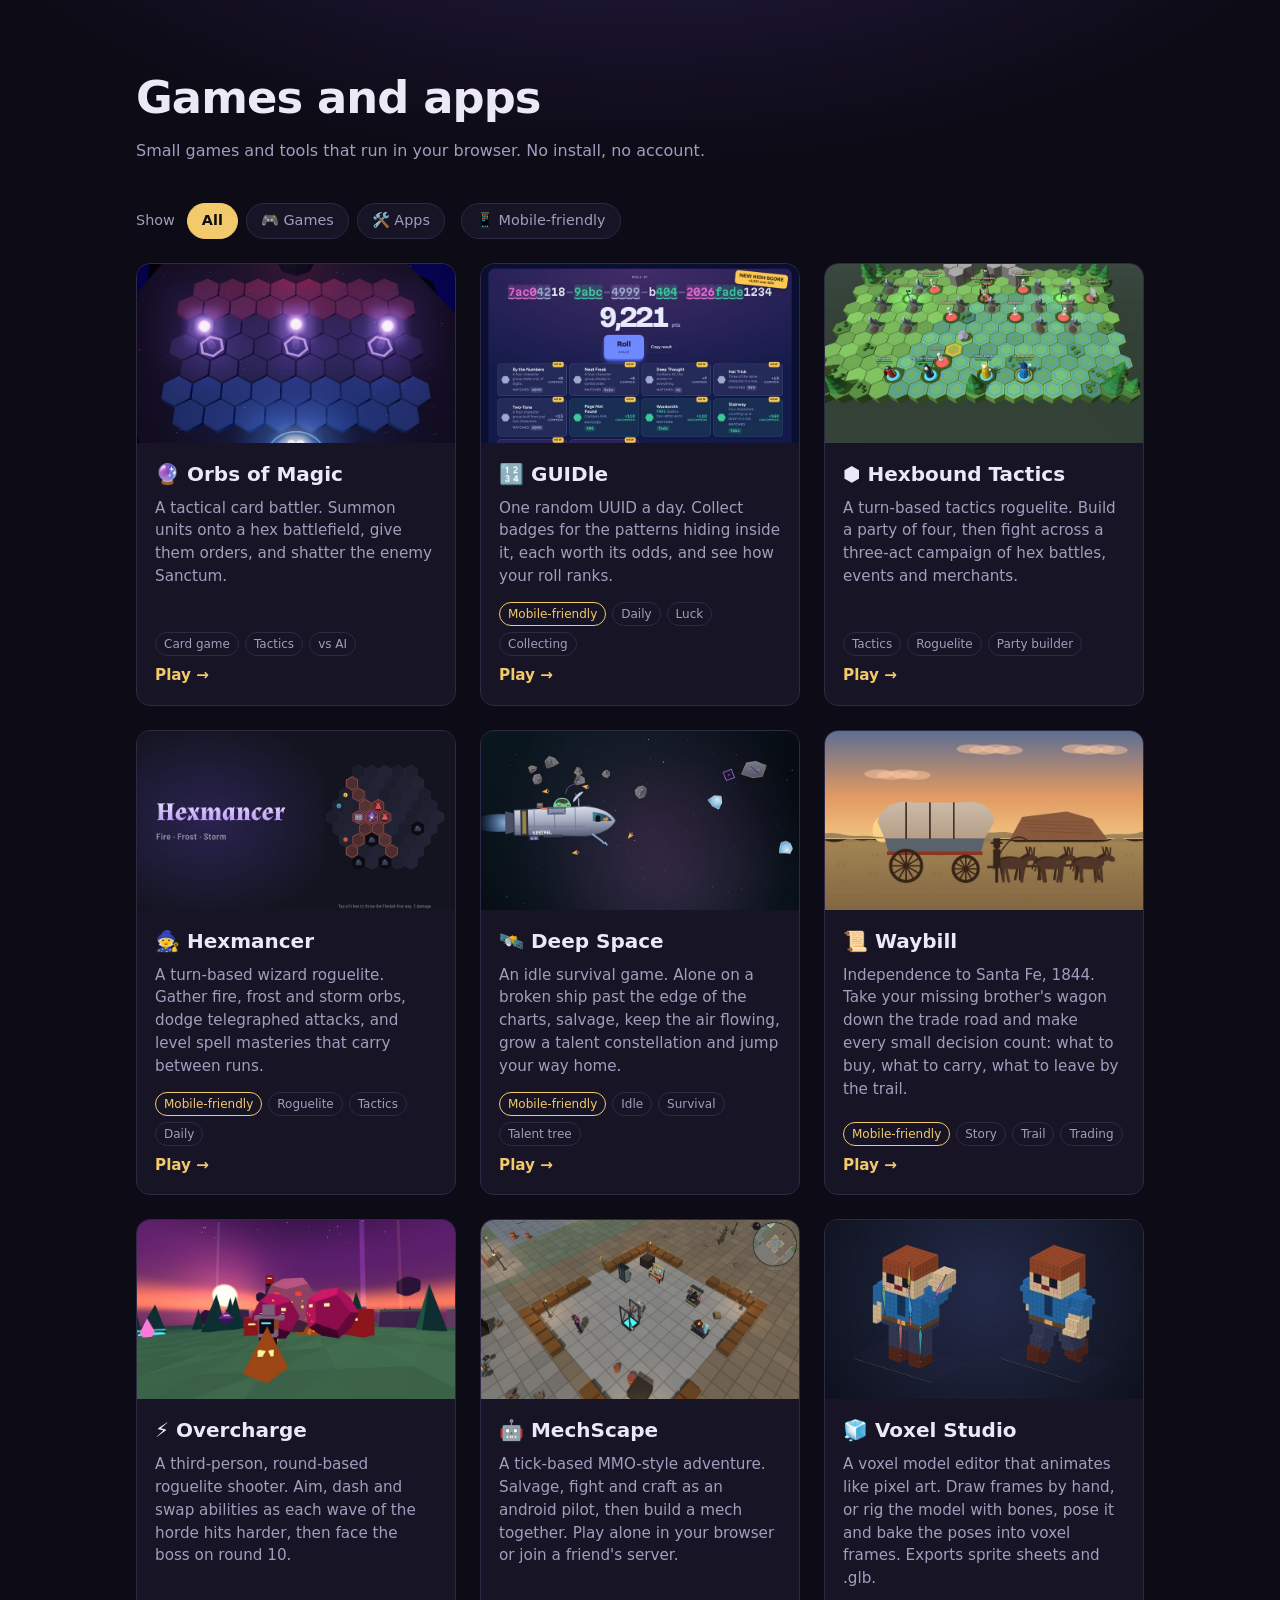
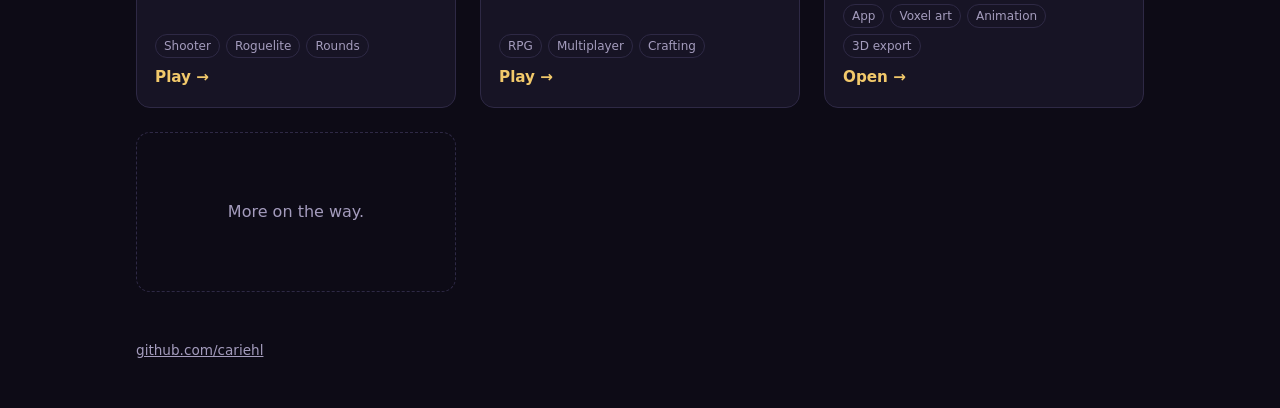
==== index.html @ 82ce7c00 "Waybill: publish from cariehl/browser-games Co-Authored-By: Claude Opus 5.5 <noreply@anthropic.com> " ====
<!doctype html>
<html lang="en">
<head>
  <meta charset="utf-8">
  <meta name="viewport" content="width=device-width, initial-scale=1">
  <title>cariehl · Games and apps</title>
  <meta name="description" content="Browser games and apps by cariehl.">
  <link rel="icon" href="data:image/svg+xml,<svg xmlns='http://www.w3.org/2000/svg' viewBox='0 0 100 100'><text y='.9em' font-size='90'>🎲</text></svg>">
  <style>
    :root {
      --bg: #0d0b16;
      --panel: #171425;
      --panel-hi: #211d35;
      --line: #2e2945;
      --text: #ece8f6;
      --dim: #a49cbd;
      --accent: #f2c96b;
    }
    * { box-sizing: border-box; }
    body {
      margin: 0;
      min-height: 100vh;
      background:
        radial-gradient(1200px 600px at 50% -10%, #2a1f4d 0%, transparent 60%),
        var(--bg);
      color: var(--text);
      font: 16px/1.5 system-ui, -apple-system, "Segoe UI", Roboto, sans-serif;
    }
    main { max-width: 1040px; margin: 0 auto; padding: 64px 16px 48px; }
    header { margin-bottom: 40px; }
    h1 { margin: 0; font-size: clamp(2rem, 5vw, 2.8rem); letter-spacing: -0.02em; }
    header p { margin: 8px 0 0; color: var(--dim); }

    .games {
      display: grid;
      grid-template-columns: repeat(auto-fill, minmax(300px, 1fr));
      gap: 24px;
    }
    .game[hidden] { display: none; }
    .game {
      display: flex;
      flex-direction: column;
      background: var(--panel);
      border: 1px solid var(--line);
      border-radius: 14px;
      overflow: hidden;
      color: inherit;
      text-decoration: none;
      transition: transform .15s ease, border-color .15s ease, background .15s ease;
    }
    .game:hover, .game:focus-visible {
      transform: translateY(-3px);
      border-color: var(--accent);
      background: var(--panel-hi);
      outline: none;
    }
    .game img { display: block; width: 100%; height: auto; aspect-ratio: 16 / 9; object-fit: cover; background: #000; }
    .game .body { padding: 16px 18px 18px; display: flex; flex-direction: column; gap: 8px; flex: 1; }
    .game h2 { margin: 0; font-size: 1.25rem; }
    .game p { margin: 0; color: var(--dim); font-size: .95rem; }
    .tags { display: flex; flex-wrap: wrap; gap: 6px; margin-top: auto; padding-top: 6px; }
    .tags span {
      font-size: .75rem;
      padding: 2px 8px;
      border-radius: 999px;
      border: 1px solid var(--line);
      color: var(--dim);
    }
    .play { color: var(--accent); font-weight: 600; font-size: .95rem; }

    .filter { display: flex; flex-wrap: wrap; align-items: center; gap: 8px; margin-bottom: 24px; }
    .filter-label { color: var(--dim); font-size: .9rem; margin-right: 4px; }
    .filter button {
      font: inherit;
      font-size: .9rem;
      color: var(--dim);
      background: var(--panel);
      border: 1px solid var(--line);
      border-radius: 999px;
      padding: 6px 14px;
      cursor: pointer;
    }
    .filter .group { display: inline-flex; flex-wrap: wrap; gap: 8px; margin-right: 8px; }
    .filter button[aria-pressed="true"] { color: var(--bg); background: var(--accent); border-color: var(--accent); font-weight: 600; }
    .filter button:focus-visible { outline: 2px solid var(--accent); outline-offset: 2px; }
    .tags span.mobile { border-color: var(--accent); color: var(--accent); }
    .empty { color: var(--dim); }

    .soon {
      border: 1px dashed var(--line);
      border-radius: 14px;
      display: grid;
      place-items: center;
      min-height: 160px;
      color: var(--dim);
      text-align: center;
      padding: 24px;
    }
    footer { margin-top: 48px; color: var(--dim); font-size: .85rem; }
    footer a { color: var(--dim); }
  </style>
</head>
<body>
  <main>
    <header>
      <h1>Games and apps</h1>
      <p>Small games and tools that run in your browser. No install, no account.</p>
    </header>

    <div class="filter">
      <span class="filter-label">Show</span>
      <span class="group" role="group" aria-label="Kind">
        <button type="button" data-kind="all" aria-pressed="true">All</button>
        <button type="button" data-kind="game" aria-pressed="false">🎮 Games</button>
        <button type="button" data-kind="app" aria-pressed="false">🛠️ Apps</button>
      </span>
      <button type="button" data-mobile-toggle aria-pressed="false">📱 Mobile-friendly</button>
    </div>

    <section class="games">
      <!-- To add a game: put its build in a folder (like orbs/) and copy this <a> block.
           Add data-mobile and a <span class="mobile">Mobile-friendly</span> tag if it plays well on a phone.
           For an app or tool rather than a game, add data-kind="app" and an <span>App</span> tag, and say "Open →". -->
      <a class="game" href="orbs/">
        <img src="img/orbs.jpg" alt="The Orbs of Magic hex battlefield" width="800" height="450">
        <div class="body">
          <h2>🔮 Orbs of Magic</h2>
          <p>A tactical card battler. Summon units onto a hex battlefield, give them orders, and shatter the enemy Sanctum.</p>
          <div class="tags"><span>Card game</span><span>Tactics</span><span>vs AI</span></div>
          <span class="play">Play →</span>
        </div>
      </a>

      <a class="game" href="guidle/" data-mobile>
        <img src="img/guidle.jpg" alt="A GUIDle roll with its matched characters lit up and badges below" width="800" height="450">
        <div class="body">
          <h2>🔢 GUIDle</h2>
          <p>One random UUID a day. Collect badges for the patterns hiding inside it, each worth its odds, and see how your roll ranks.</p>
          <div class="tags"><span class="mobile">Mobile-friendly</span><span>Daily</span><span>Luck</span><span>Collecting</span></div>
          <span class="play">Play →</span>
        </div>
      </a>

      <a class="game" href="hexbound/">
        <img src="img/hexbound.jpg" alt="A party of four heroes facing skeletons and soul lanterns on a hex battlefield in a barrow" width="800" height="450">
        <div class="body">
          <h2>⬢ Hexbound Tactics</h2>
          <p>A turn-based tactics roguelite. Build a party of four, then fight across a three-act campaign of hex battles, events and merchants.</p>
          <div class="tags"><span>Tactics</span><span>Roguelite</span><span>Party builder</span></div>
          <span class="play">Play →</span>
        </div>
      </a>

      <a class="game" href="hexmancer/" data-mobile>
        <img src="img/hexmancer.jpg" alt="A wizard surrounded by imps on a hex board, aiming a fireball" width="800" height="450">
        <div class="body">
          <h2>🧙 Hexmancer</h2>
          <p>A turn-based wizard roguelite. Gather fire, frost and storm orbs, dodge telegraphed attacks, and level spell masteries that carry between runs.</p>
          <div class="tags"><span class="mobile">Mobile-friendly</span><span>Roguelite</span><span>Tactics</span><span>Daily</span></div>
          <span class="play">Play →</span>
        </div>
      </a>

      <a class="game" href="deep-space/" data-mobile>
        <img src="img/deep-space.jpg" alt="The battered ship Kestrel drifting through scrap and ice, a cat in its cockpit window" width="800" height="450">
        <div class="body">
          <h2>🛰️ Deep Space</h2>
          <p>An idle survival game. Alone on a broken ship past the edge of the charts, salvage, keep the air flowing, grow a talent constellation and jump your way home.</p>
          <div class="tags"><span class="mobile">Mobile-friendly</span><span>Idle</span><span>Survival</span><span>Talent tree</span></div>
          <span class="play">Play →</span>
        </div>
      </a>

      <a class="game" href="waybill/" data-mobile>
        <img src="img/waybill.jpg" alt="A covered wagon and mule team crossing the plains at dusk beside a sandstone bluff" width="800" height="450">
        <div class="body">
          <h2>📜 Waybill</h2>
          <p>Independence to Santa Fe, 1844. Take your missing brother's wagon down the trade road and make every small decision count: what to buy, what to carry, what to leave by the trail.</p>
          <div class="tags"><span class="mobile">Mobile-friendly</span><span>Story</span><span>Trail</span><span>Trading</span></div>
          <span class="play">Play →</span>
        </div>
      </a>

      <a class="game" href="overcharge/">
        <img src="img/overcharge.jpg" alt="A gunner in a neon arena facing a horde at sunset" width="800" height="450">
        <div class="body">
          <h2>⚡ Overcharge</h2>
          <p>A third-person, round-based roguelite shooter. Aim, dash and swap abilities as each wave of the horde hits harder, then face the boss on round 10.</p>
          <div class="tags"><span>Shooter</span><span>Roguelite</span><span>Rounds</span></div>
          <span class="play">Play →</span>
        </div>
      </a>

      <a class="game" href="mechscape/">
        <img src="img/mechscape.jpg" alt="An android pilot in a walled scrapyard camp with a manufactory, workbench and storage lockers" width="800" height="450">
        <div class="body">
          <h2>🤖 MechScape</h2>
          <p>A tick-based MMO-style adventure. Salvage, fight and craft as an android pilot, then build a mech together. Play alone in your browser or join a friend's server.</p>
          <div class="tags"><span>RPG</span><span>Multiplayer</span><span>Crafting</span></div>
          <span class="play">Play →</span>
        </div>
      </a>

      <a class="game" href="voxel-studio/" data-kind="app">
        <img src="img/voxel-studio.jpg" alt="The Voxel Studio editor posing the bones of a voxel adventurer mid-wave" width="800" height="450">
        <div class="body">
          <h2>🧊 Voxel Studio</h2>
          <p>A voxel model editor that animates like pixel art. Draw frames by hand, or rig the model with bones, pose it and bake the poses into voxel frames. Exports sprite sheets and .glb.</p>
          <div class="tags"><span>App</span><span>Voxel art</span><span>Animation</span><span>3D export</span></div>
          <span class="play">Open →</span>
        </div>
      </a>

      <div class="soon">More on the way.</div>
    </section>
    <p class="empty" id="empty" hidden>Nothing matches this filter yet.</p>

    <footer>
      <a href="https://github.com/cariehl">github.com/cariehl</a>
    </footer>
  </main>
  <script>
    (() => {
      const KIND = 'games.kind', MOBILE = 'games.filter';
      const kindButtons = document.querySelectorAll('.filter [data-kind]');
      const mobileButton = document.querySelector('.filter [data-mobile-toggle]');
      const cards = document.querySelectorAll('.games .game');
      const isMobile = (navigator.userAgentData && navigator.userAgentData.mobile) ||
        /Android|iPhone|iPad|iPod|Mobile/i.test(navigator.userAgent) ||
        (navigator.platform === 'MacIntel' && navigator.maxTouchPoints > 1) ||
        matchMedia('(pointer: coarse) and (hover: none)').matches;
      const load = k => { try { return localStorage.getItem(k); } catch (e) { return null; } };
      const store = (k, v) => { try { localStorage.setItem(k, v); } catch (e) {} };
      const savedKind = load(KIND), savedMobile = load(MOBILE);
      const state = {
        kind: ['all', 'game', 'app'].includes(savedKind) ? savedKind : 'all',
        mobile: savedMobile === 'mobile' || savedMobile === 'all' ? savedMobile === 'mobile' : isMobile,
      };

      function apply() {
        let shown = 0;
        cards.forEach(card => {
          const kind = card.dataset.kind || 'game';
          const hide = (state.kind !== 'all' && kind !== state.kind) || (state.mobile && !card.hasAttribute('data-mobile'));
          card.hidden = hide;
          if (!hide) shown++;
        });
        kindButtons.forEach(b => b.setAttribute('aria-pressed', String(b.dataset.kind === state.kind)));
        mobileButton.setAttribute('aria-pressed', String(state.mobile));
        document.getElementById('empty').hidden = shown > 0;
      }
      kindButtons.forEach(b => b.addEventListener('click', () => { state.kind = b.dataset.kind; store(KIND, state.kind); apply(); }));
      mobileButton.addEventListener('click', () => { state.mobile = !state.mobile; store(MOBILE, state.mobile ? 'mobile' : 'all'); apply(); });
      apply();
    })();
  </script>
</body>
</html>
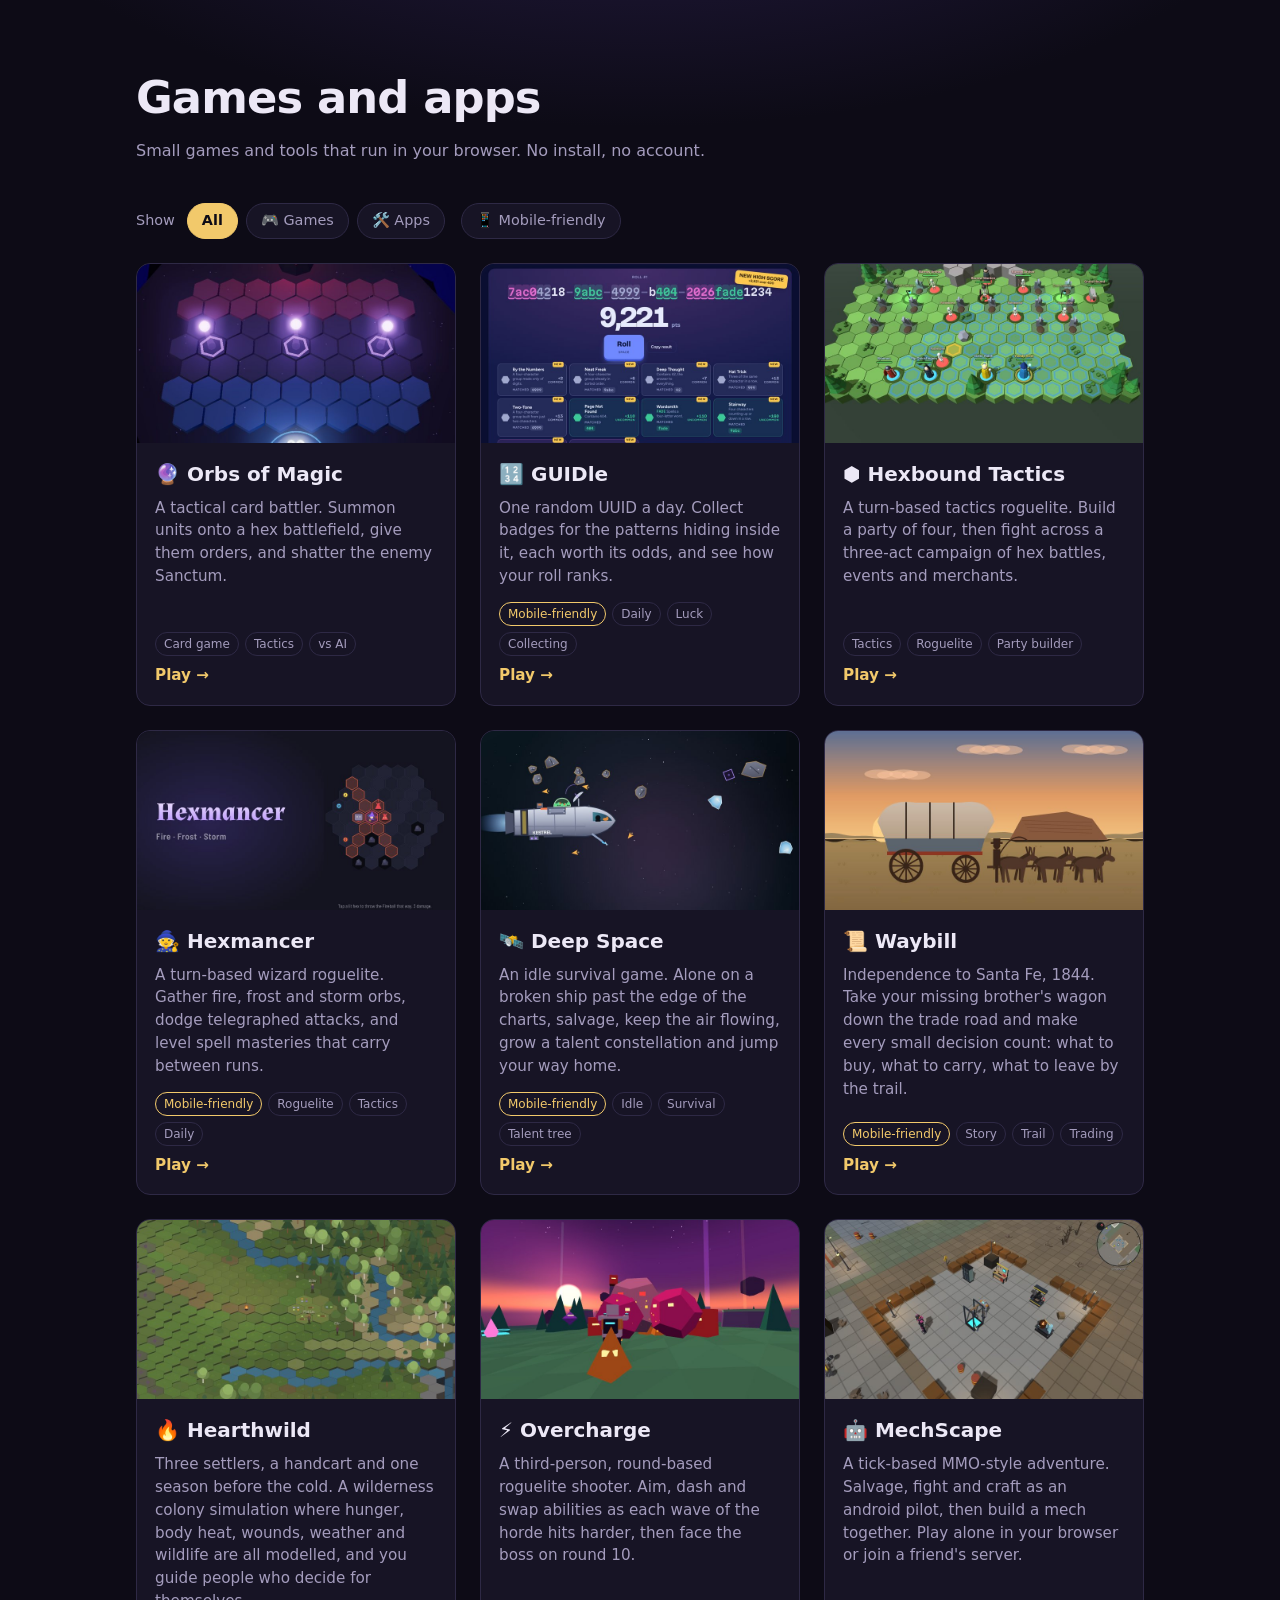
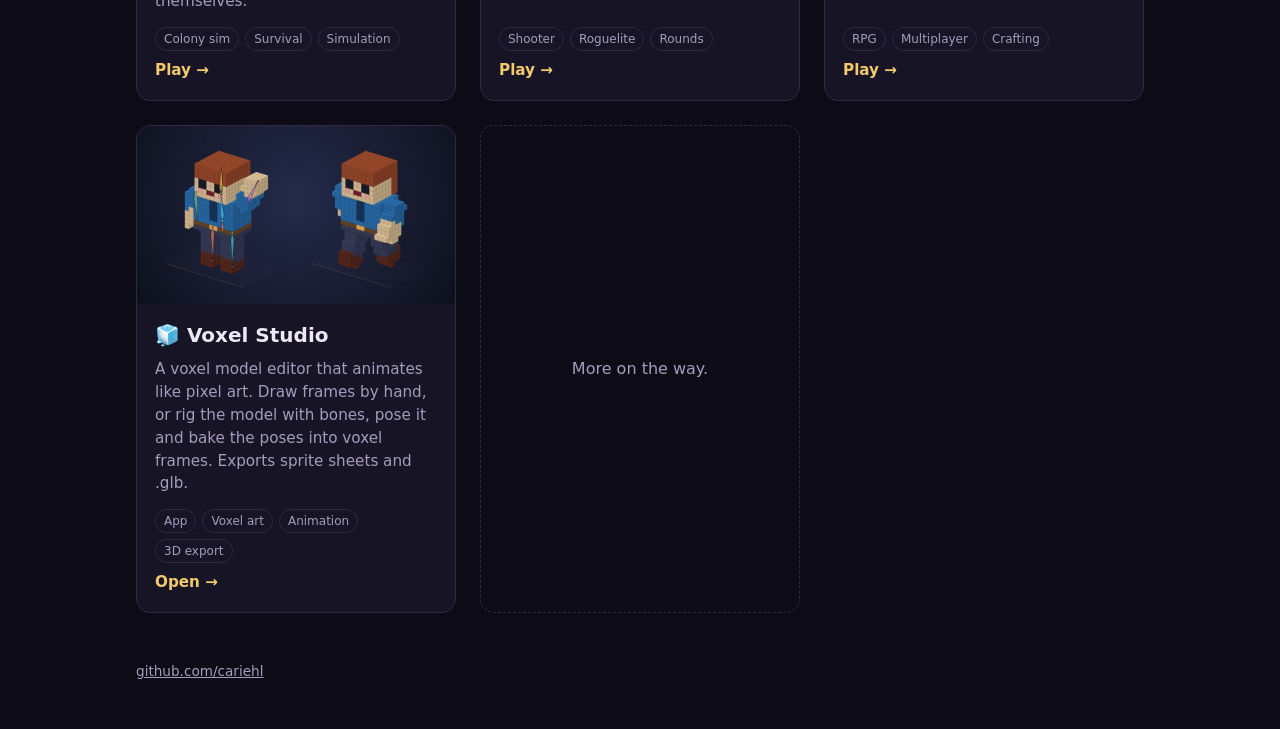
==== commit e294229f: "Hearthwild: publish from cariehl/browser-games Co-Authored-By: Claude Opus 5.5 <noreply@anthropic.co" ====
--- a/index.html
+++ b/index.html
@@ -177,6 +177,16 @@
           <h2>📜 Waybill</h2>
           <p>Independence to Santa Fe, 1844. Take your missing brother's wagon down the trade road and make every small decision count: what to buy, what to carry, what to leave by the trail.</p>
           <div class="tags"><span class="mobile">Mobile-friendly</span><span>Story</span><span>Trail</span><span>Trading</span></div>
+          <span class="play">Play →</span>
+        </div>
+      </a>
+
+      <a class="game" href="hearthwild/">
+        <img src="img/hearthwild.jpg" alt="Three settlers and a campfire in a clearing between a river and birch woods, on a hex map" width="800" height="450">
+        <div class="body">
+          <h2>🔥 Hearthwild</h2>
+          <p>Three settlers, a handcart and one season before the cold. A wilderness colony simulation where hunger, body heat, wounds, weather and wildlife are all modelled, and you guide people who decide for themselves.</p>
+          <div class="tags"><span>Colony sim</span><span>Survival</span><span>Simulation</span></div>
           <span class="play">Play →</span>
         </div>
       </a>
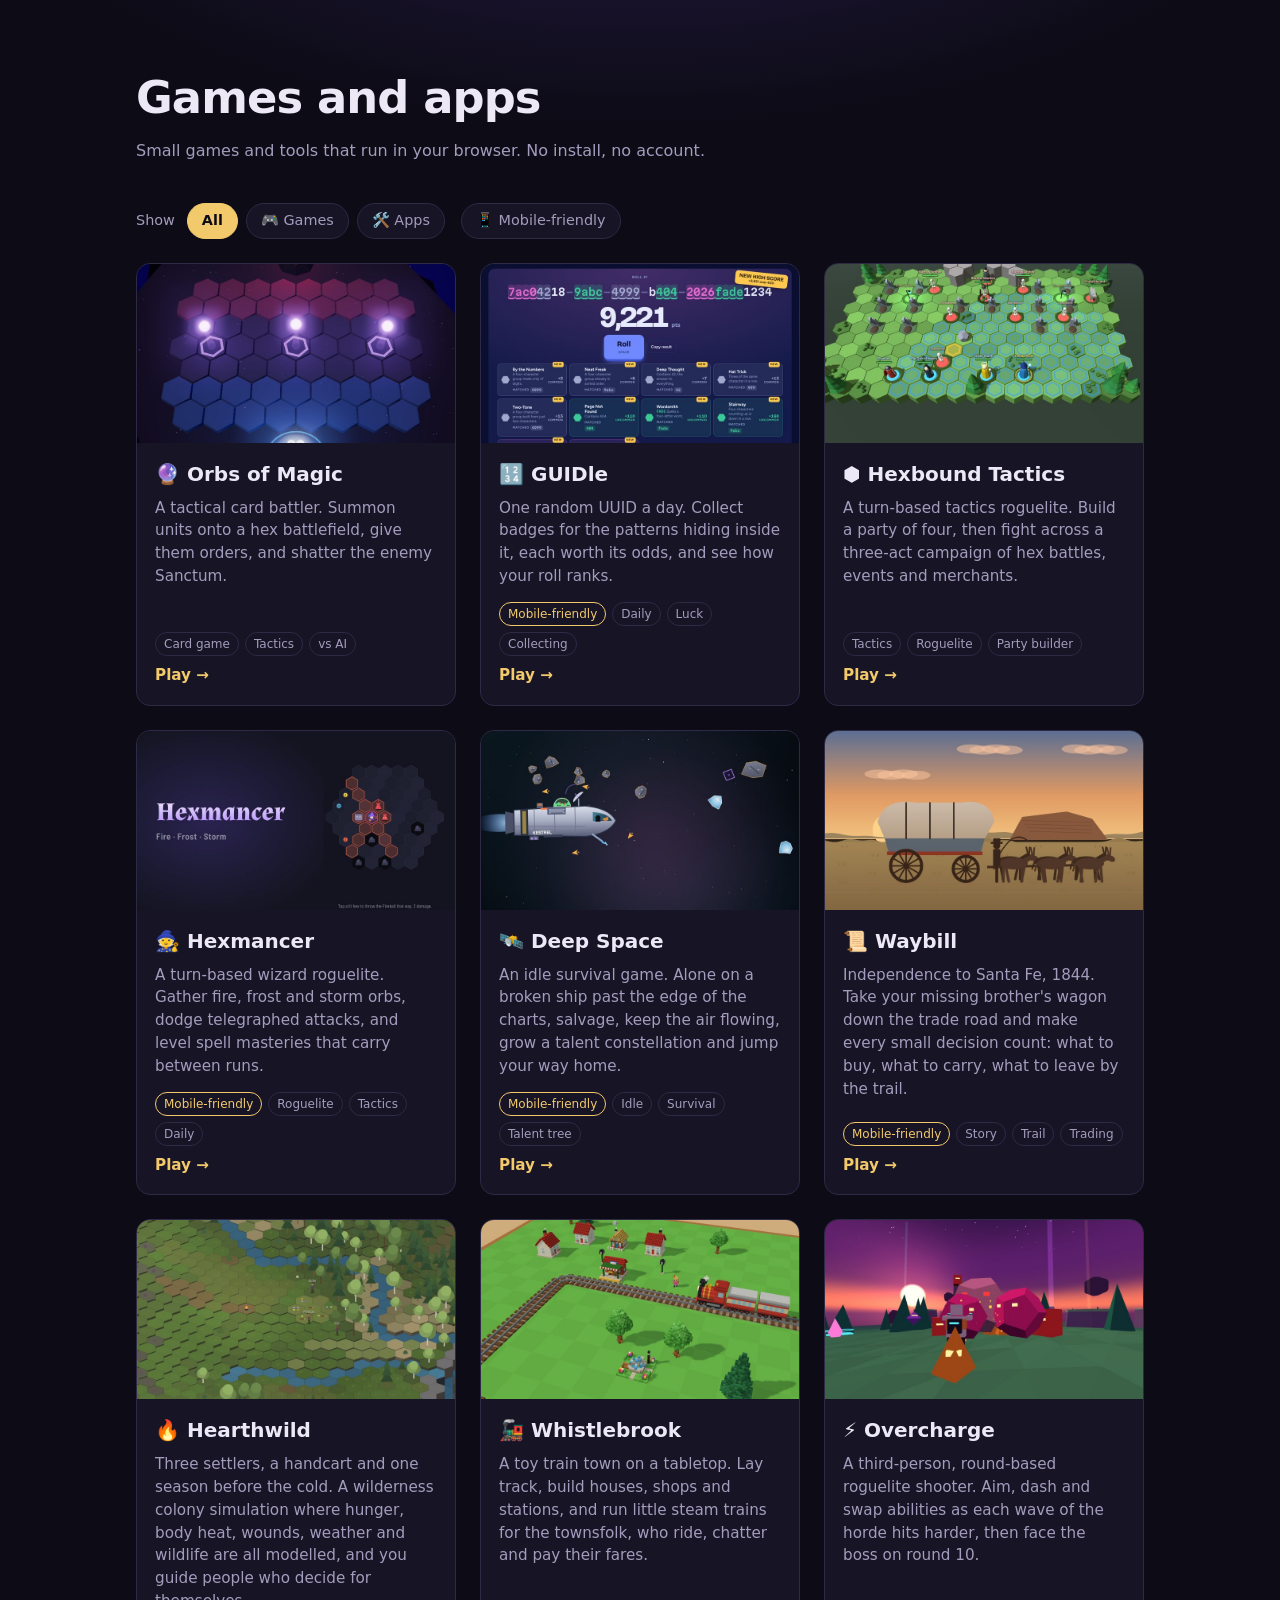
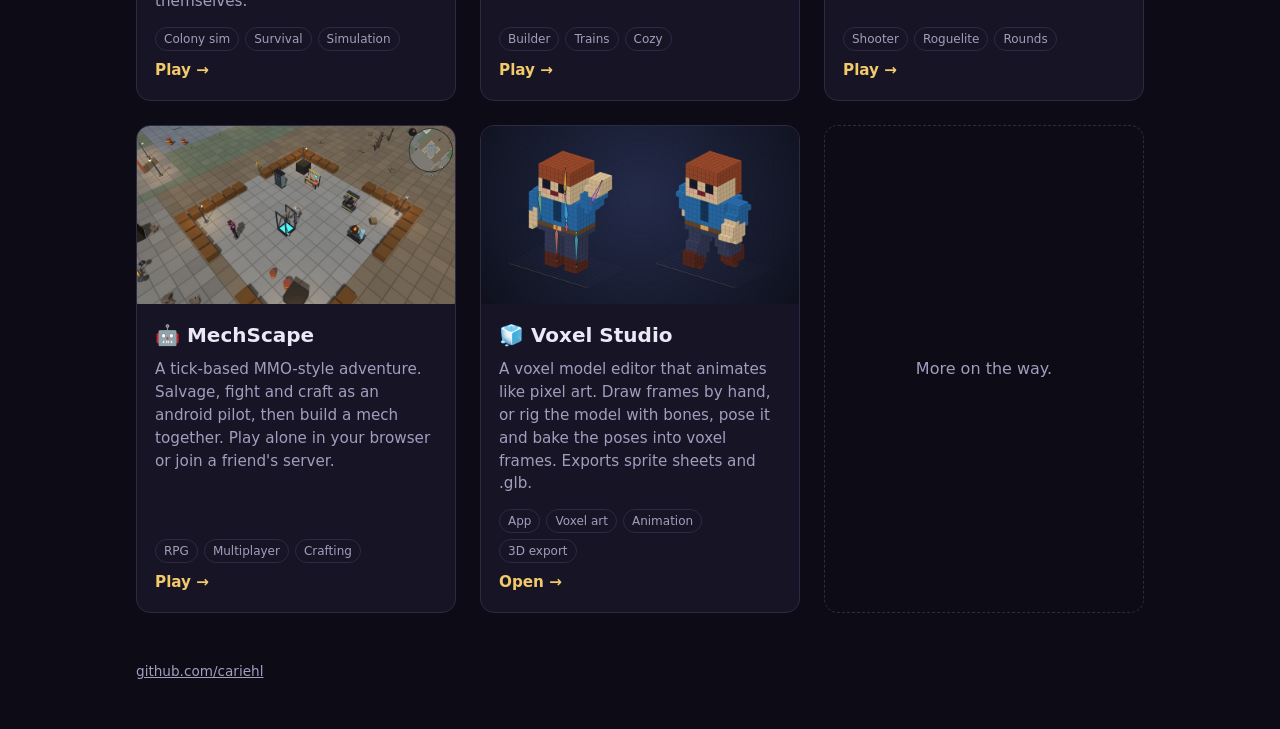
==== commit b3a30299: "Whistlebrook: publish from cariehl/browser-games Co-Authored-By: Claude Opus 5.5 <noreply@anthropic." ====
--- a/index.html
+++ b/index.html
@@ -187,6 +187,16 @@
           <h2>🔥 Hearthwild</h2>
           <p>Three settlers, a handcart and one season before the cold. A wilderness colony simulation where hunger, body heat, wounds, weather and wildlife are all modelled, and you guide people who decide for themselves.</p>
           <div class="tags"><span>Colony sim</span><span>Survival</span><span>Simulation</span></div>
+          <span class="play">Play →</span>
+        </div>
+      </a>
+
+      <a class="game" href="whistlebrook/">
+        <img src="img/whistlebrook.jpg" alt="A voxel toy town with red-roofed houses, a station and a red steam train on a loop of track" width="800" height="450">
+        <div class="body">
+          <h2>🚂 Whistlebrook</h2>
+          <p>A toy train town on a tabletop. Lay track, build houses, shops and stations, and run little steam trains for the townsfolk, who ride, chatter and pay their fares.</p>
+          <div class="tags"><span>Builder</span><span>Trains</span><span>Cozy</span></div>
           <span class="play">Play →</span>
         </div>
       </a>
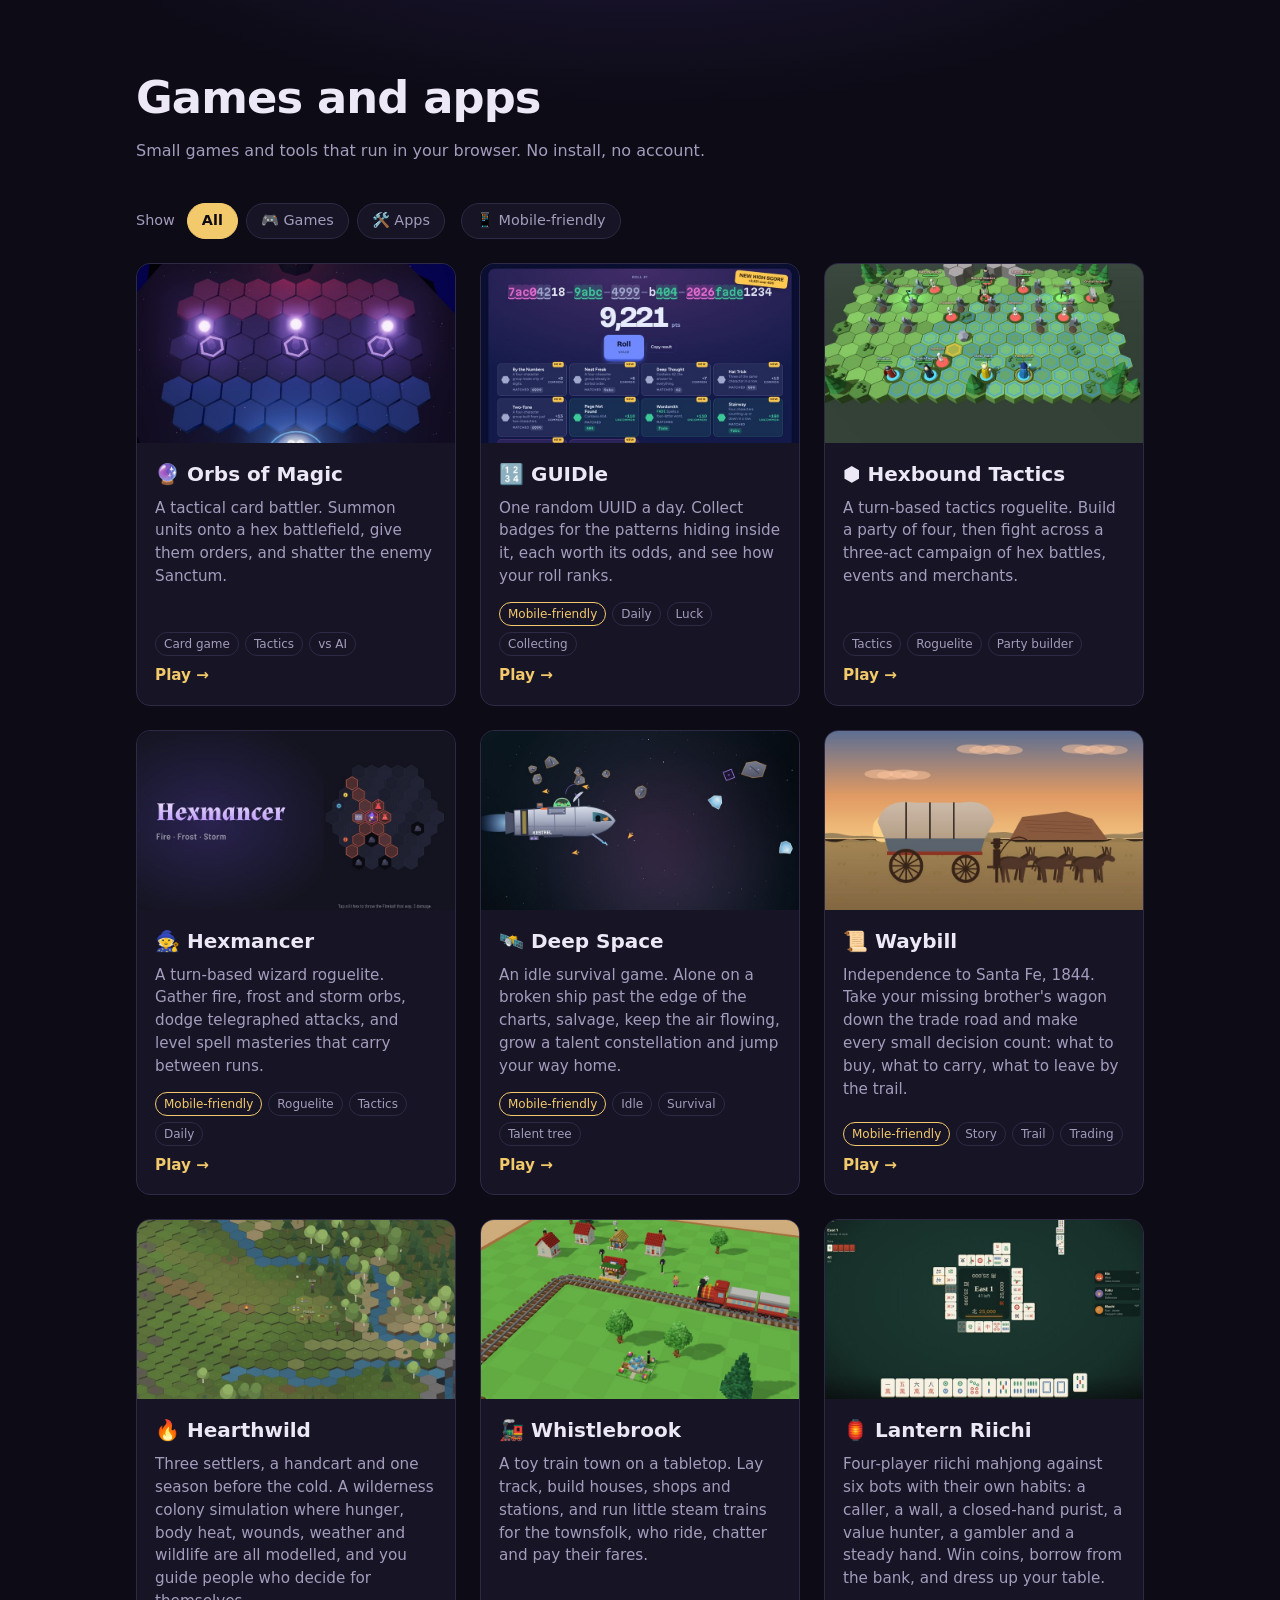
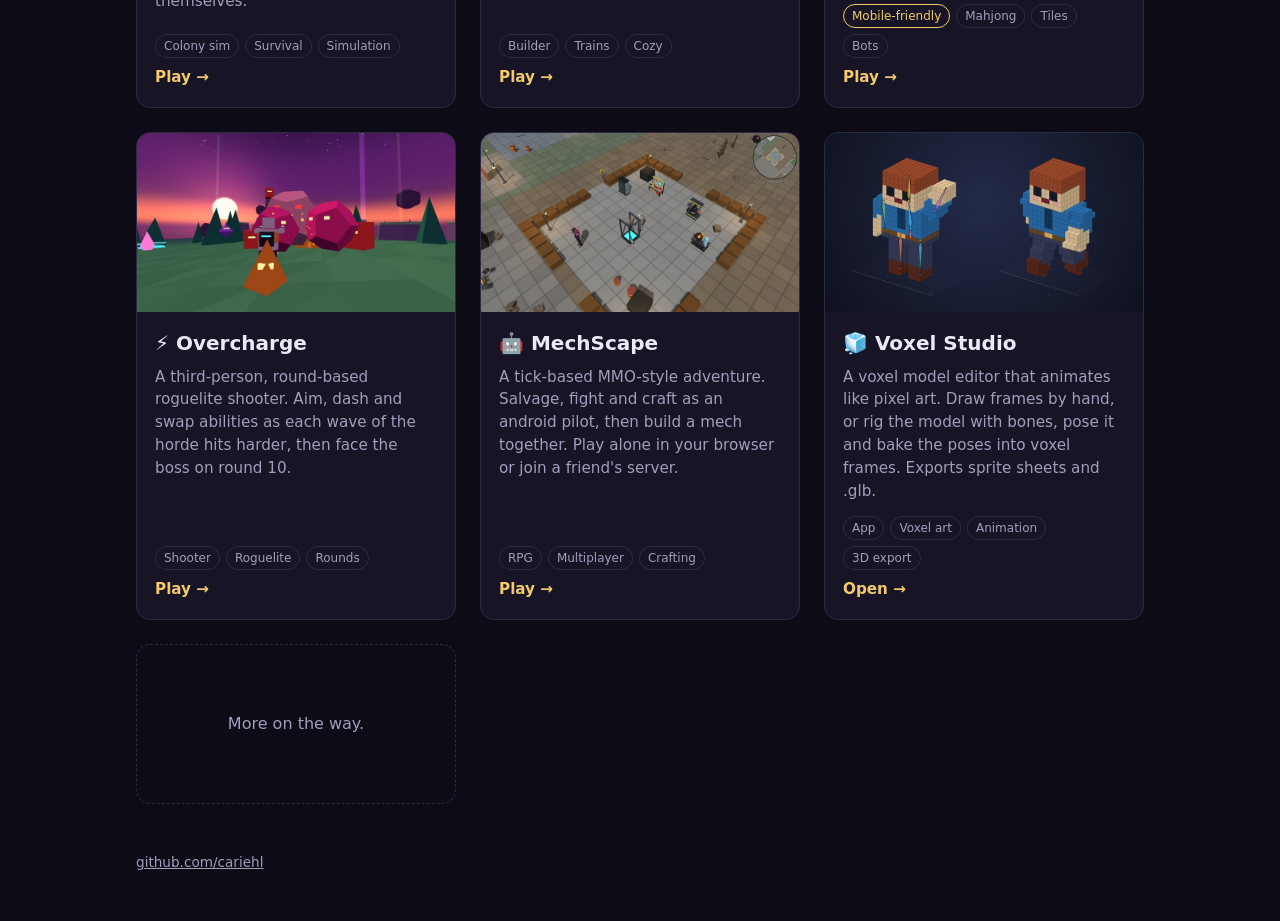
==== commit 16976cdc: "Lantern Riichi: publish from cariehl/browser-games Co-Authored-By: Claude Opus 5.5 <noreply@anthropi" ====
--- a/index.html
+++ b/index.html
@@ -197,6 +197,16 @@
           <h2>🚂 Whistlebrook</h2>
           <p>A toy train town on a tabletop. Lay track, build houses, shops and stations, and run little steam trains for the townsfolk, who ride, chatter and pay their fares.</p>
           <div class="tags"><span>Builder</span><span>Trains</span><span>Cozy</span></div>
+          <span class="play">Play →</span>
+        </div>
+      </a>
+
+      <a class="game" href="lantern-riichi/" data-mobile>
+        <img src="img/lantern-riichi.jpg" alt="A mahjong table seen from above, with four discard ponds around a score display and a hand of tiles at the bottom" width="800" height="450">
+        <div class="body">
+          <h2>🏮 Lantern Riichi</h2>
+          <p>Four-player riichi mahjong against six bots with their own habits: a caller, a wall, a closed-hand purist, a value hunter, a gambler and a steady hand. Win coins, borrow from the bank, and dress up your table.</p>
+          <div class="tags"><span class="mobile">Mobile-friendly</span><span>Mahjong</span><span>Tiles</span><span>Bots</span></div>
           <span class="play">Play →</span>
         </div>
       </a>
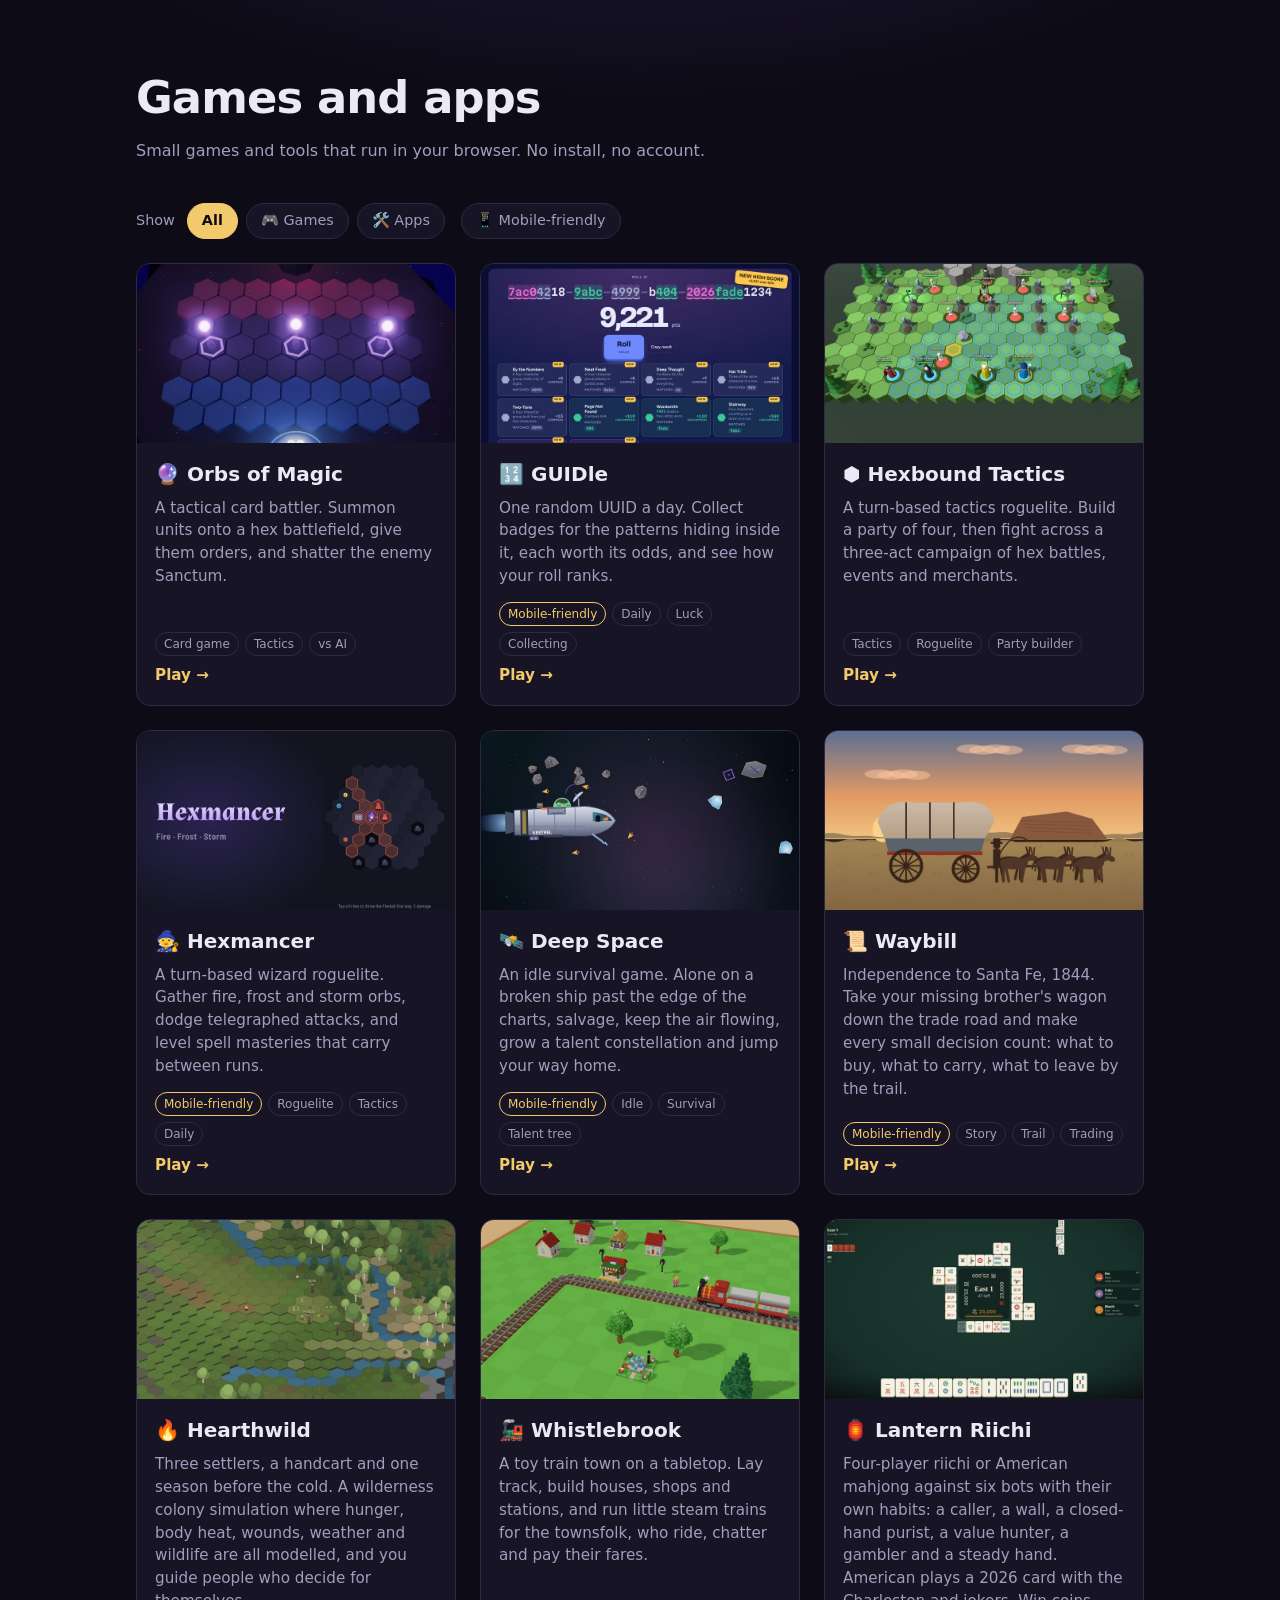
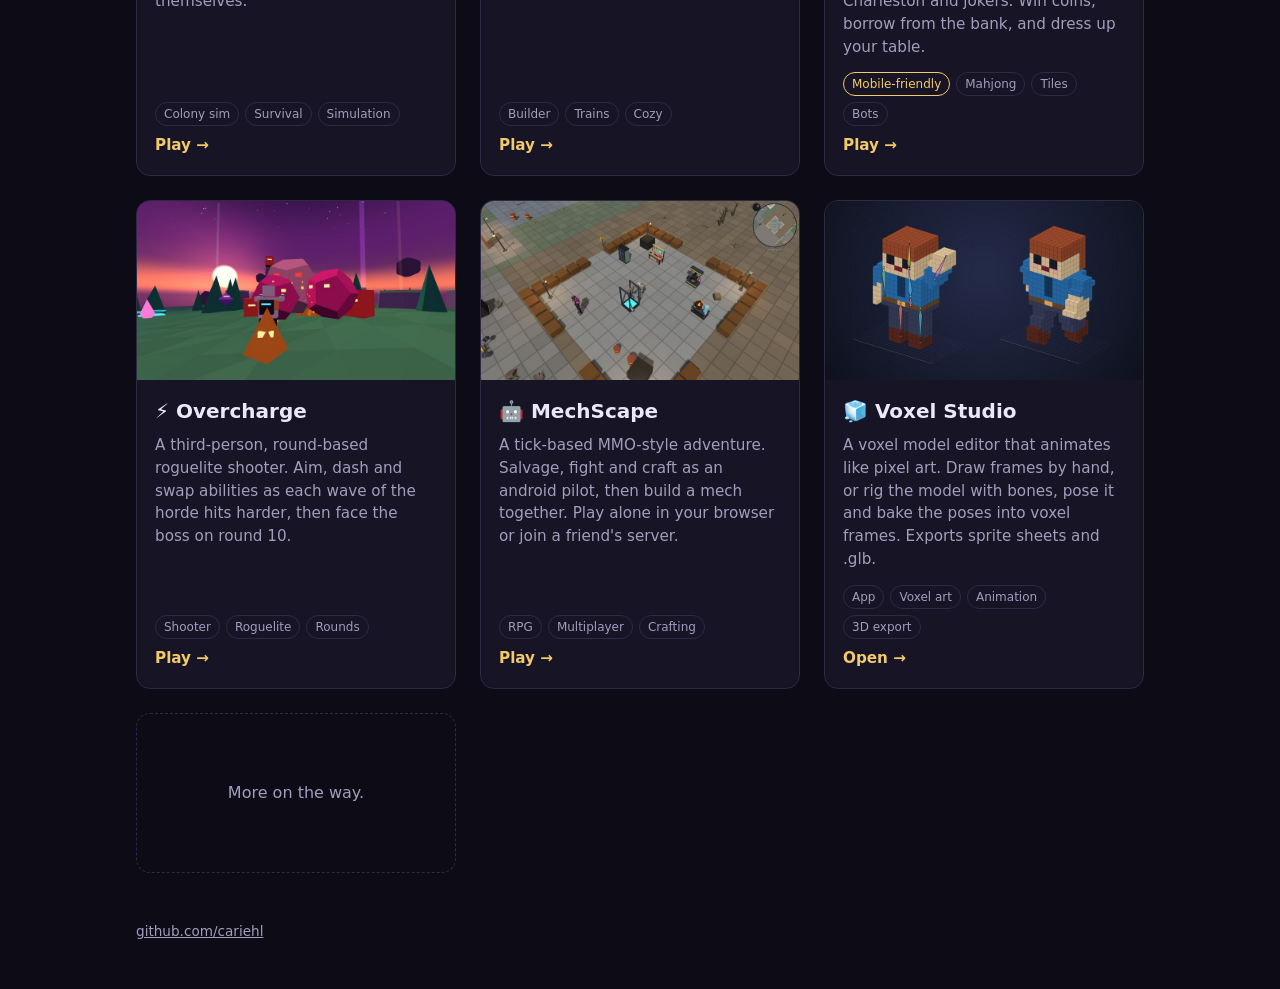
==== commit e9384f54: "Lantern Riichi: American mahjong mode (2026 card) Copied from cariehl/browser-games#21.  Co-Authored" ====
--- a/index.html
+++ b/index.html
@@ -205,7 +205,7 @@
         <img src="img/lantern-riichi.jpg" alt="A mahjong table seen from above, with four discard ponds around a score display and a hand of tiles at the bottom" width="800" height="450">
         <div class="body">
           <h2>🏮 Lantern Riichi</h2>
-          <p>Four-player riichi mahjong against six bots with their own habits: a caller, a wall, a closed-hand purist, a value hunter, a gambler and a steady hand. Win coins, borrow from the bank, and dress up your table.</p>
+          <p>Four-player riichi or American mahjong against six bots with their own habits: a caller, a wall, a closed-hand purist, a value hunter, a gambler and a steady hand. American plays a 2026 card with the Charleston and jokers. Win coins, borrow from the bank, and dress up your table.</p>
           <div class="tags"><span class="mobile">Mobile-friendly</span><span>Mahjong</span><span>Tiles</span><span>Bots</span></div>
           <span class="play">Play →</span>
         </div>
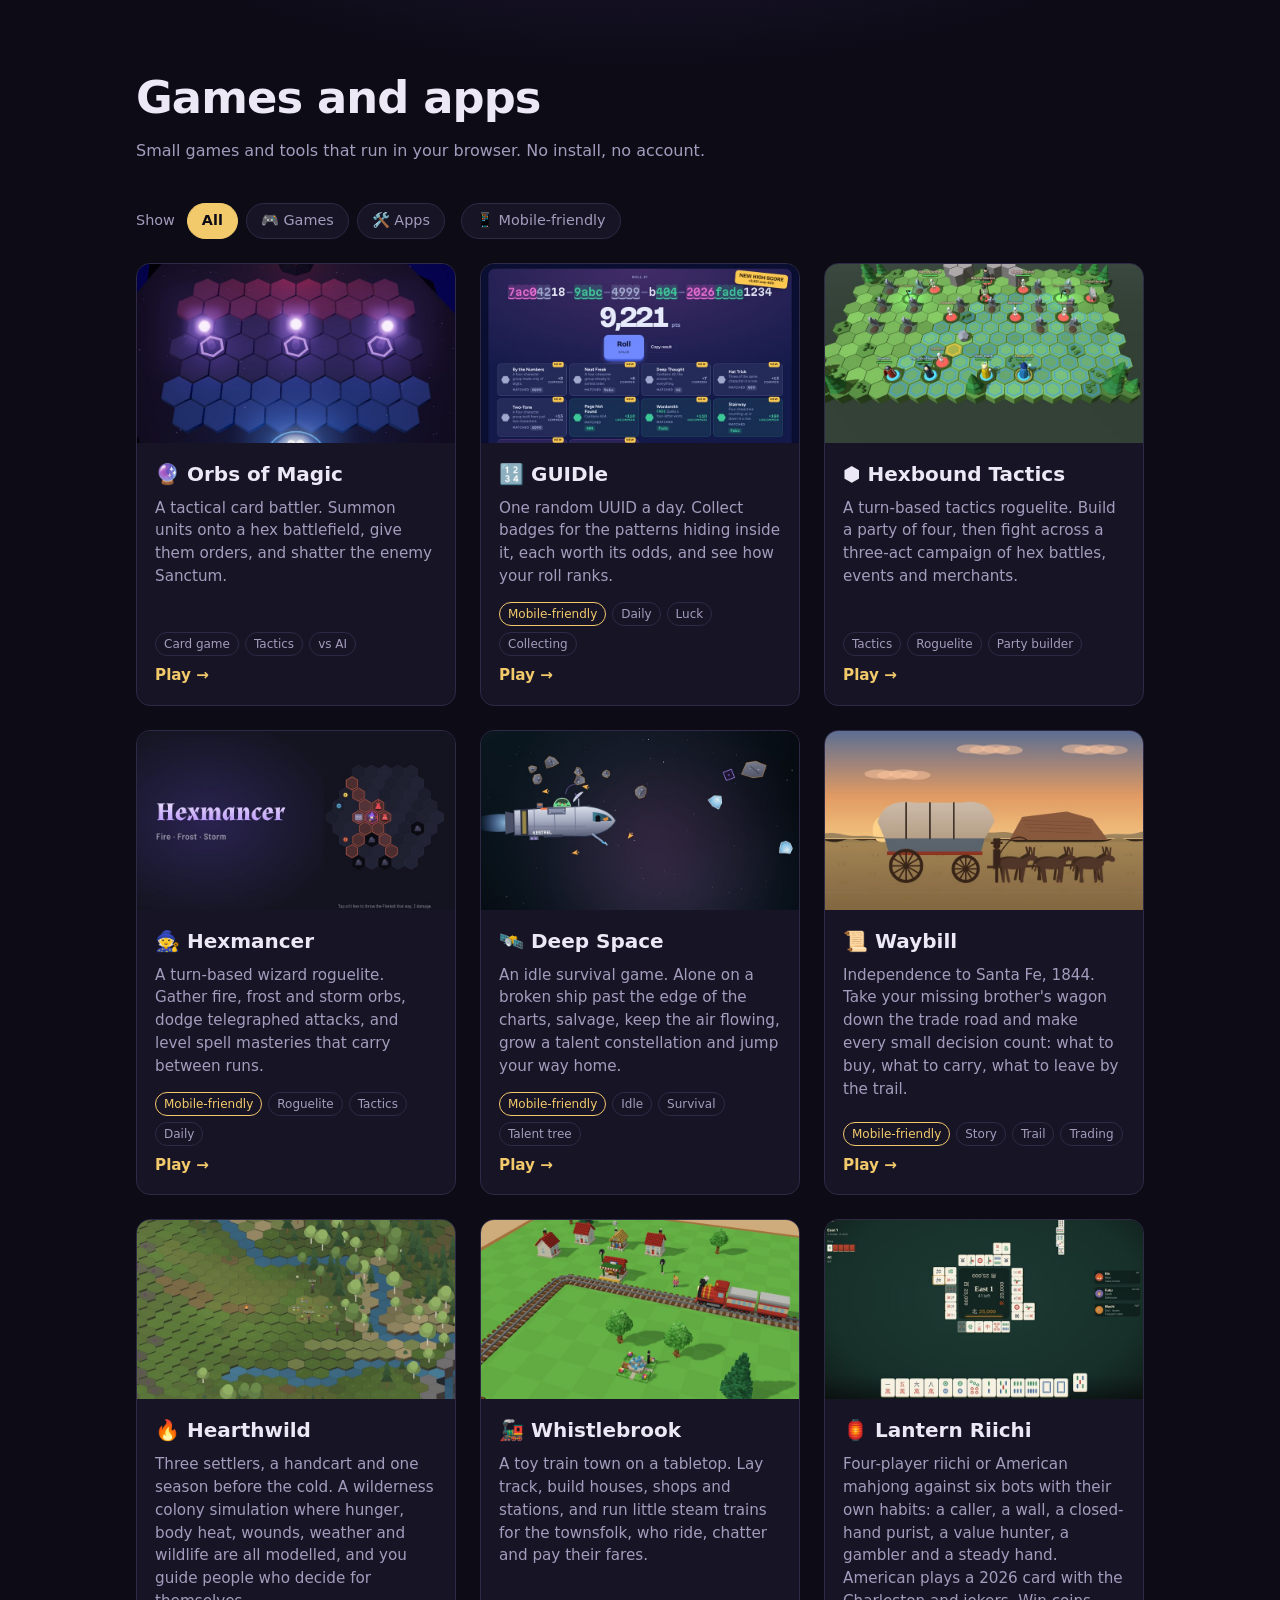
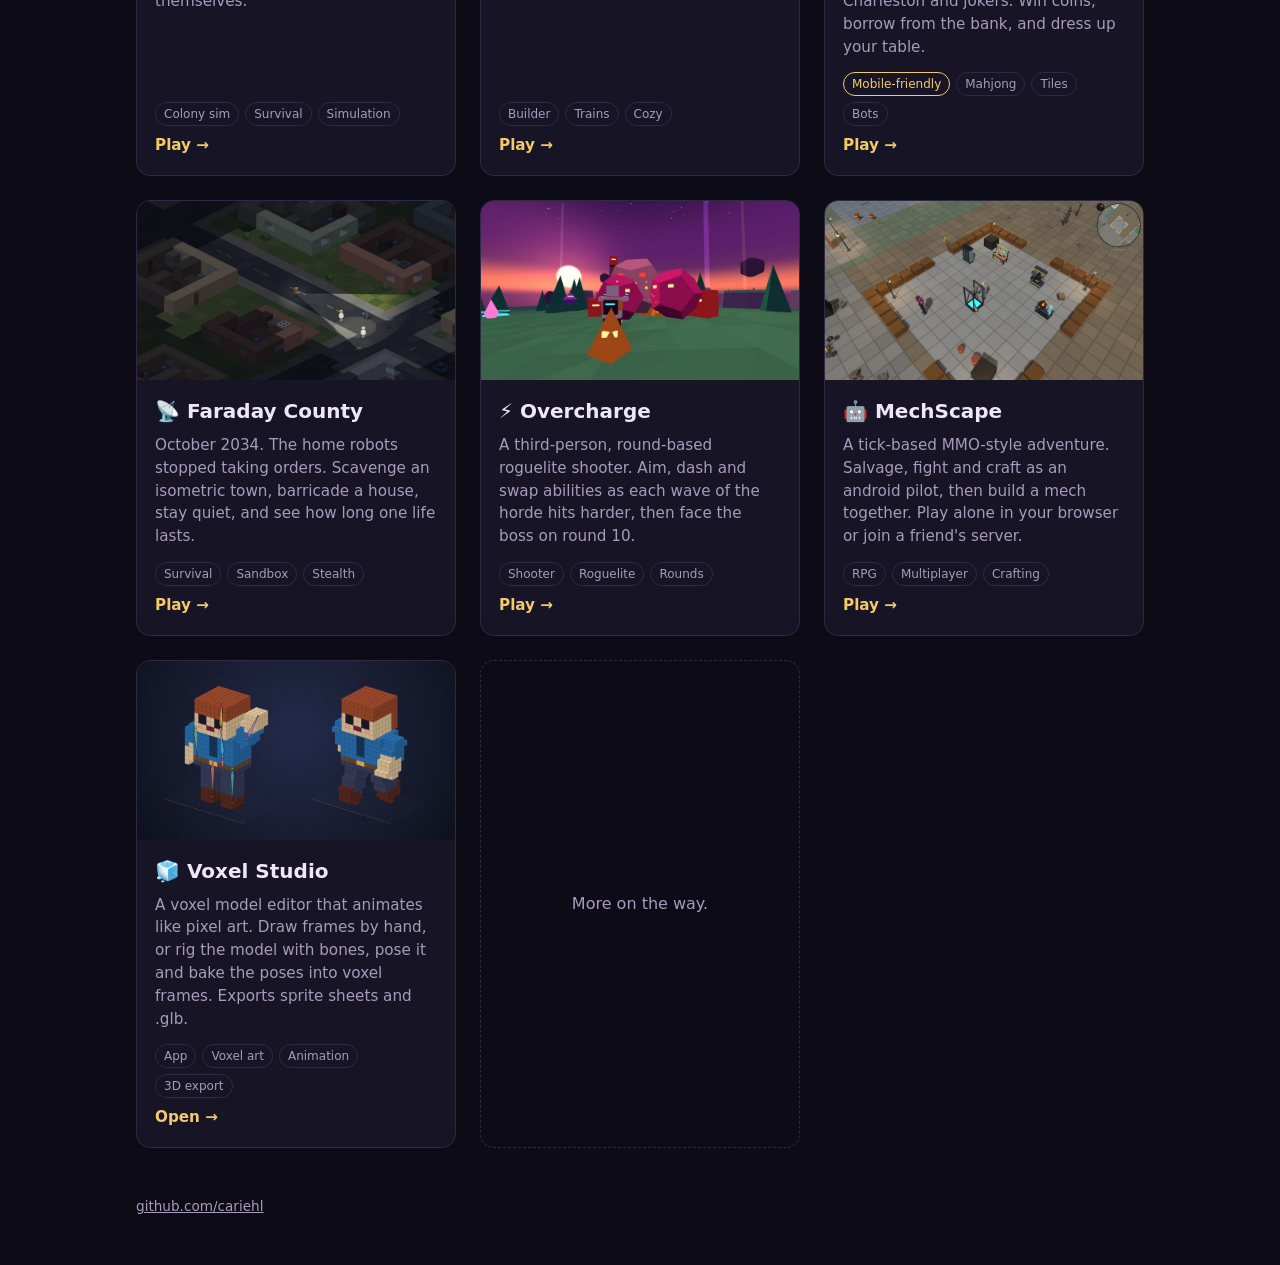
==== commit fb0640dd: "Add Faraday County An isometric open-world survival sandbox: October 2034, the home robots stopped t" ====
--- a/index.html
+++ b/index.html
@@ -207,6 +207,16 @@
           <h2>🏮 Lantern Riichi</h2>
           <p>Four-player riichi or American mahjong against six bots with their own habits: a caller, a wall, a closed-hand purist, a value hunter, a gambler and a steady hand. American plays a 2026 card with the Charleston and jokers. Win coins, borrow from the bank, and dress up your table.</p>
           <div class="tags"><span class="mobile">Mobile-friendly</span><span>Mahjong</span><span>Tiles</span><span>Bots</span></div>
+          <span class="play">Play →</span>
+        </div>
+      </a>
+
+      <a class="game" href="faraday/">
+        <img src="img/faraday.jpg" alt="A survivor with a flashlight on a dark street at night, watched by white home robots and a searchlight drone" width="800" height="450">
+        <div class="body">
+          <h2>📡 Faraday County</h2>
+          <p>October 2034. The home robots stopped taking orders. Scavenge an isometric town, barricade a house, stay quiet, and see how long one life lasts.</p>
+          <div class="tags"><span>Survival</span><span>Sandbox</span><span>Stealth</span></div>
           <span class="play">Play →</span>
         </div>
       </a>
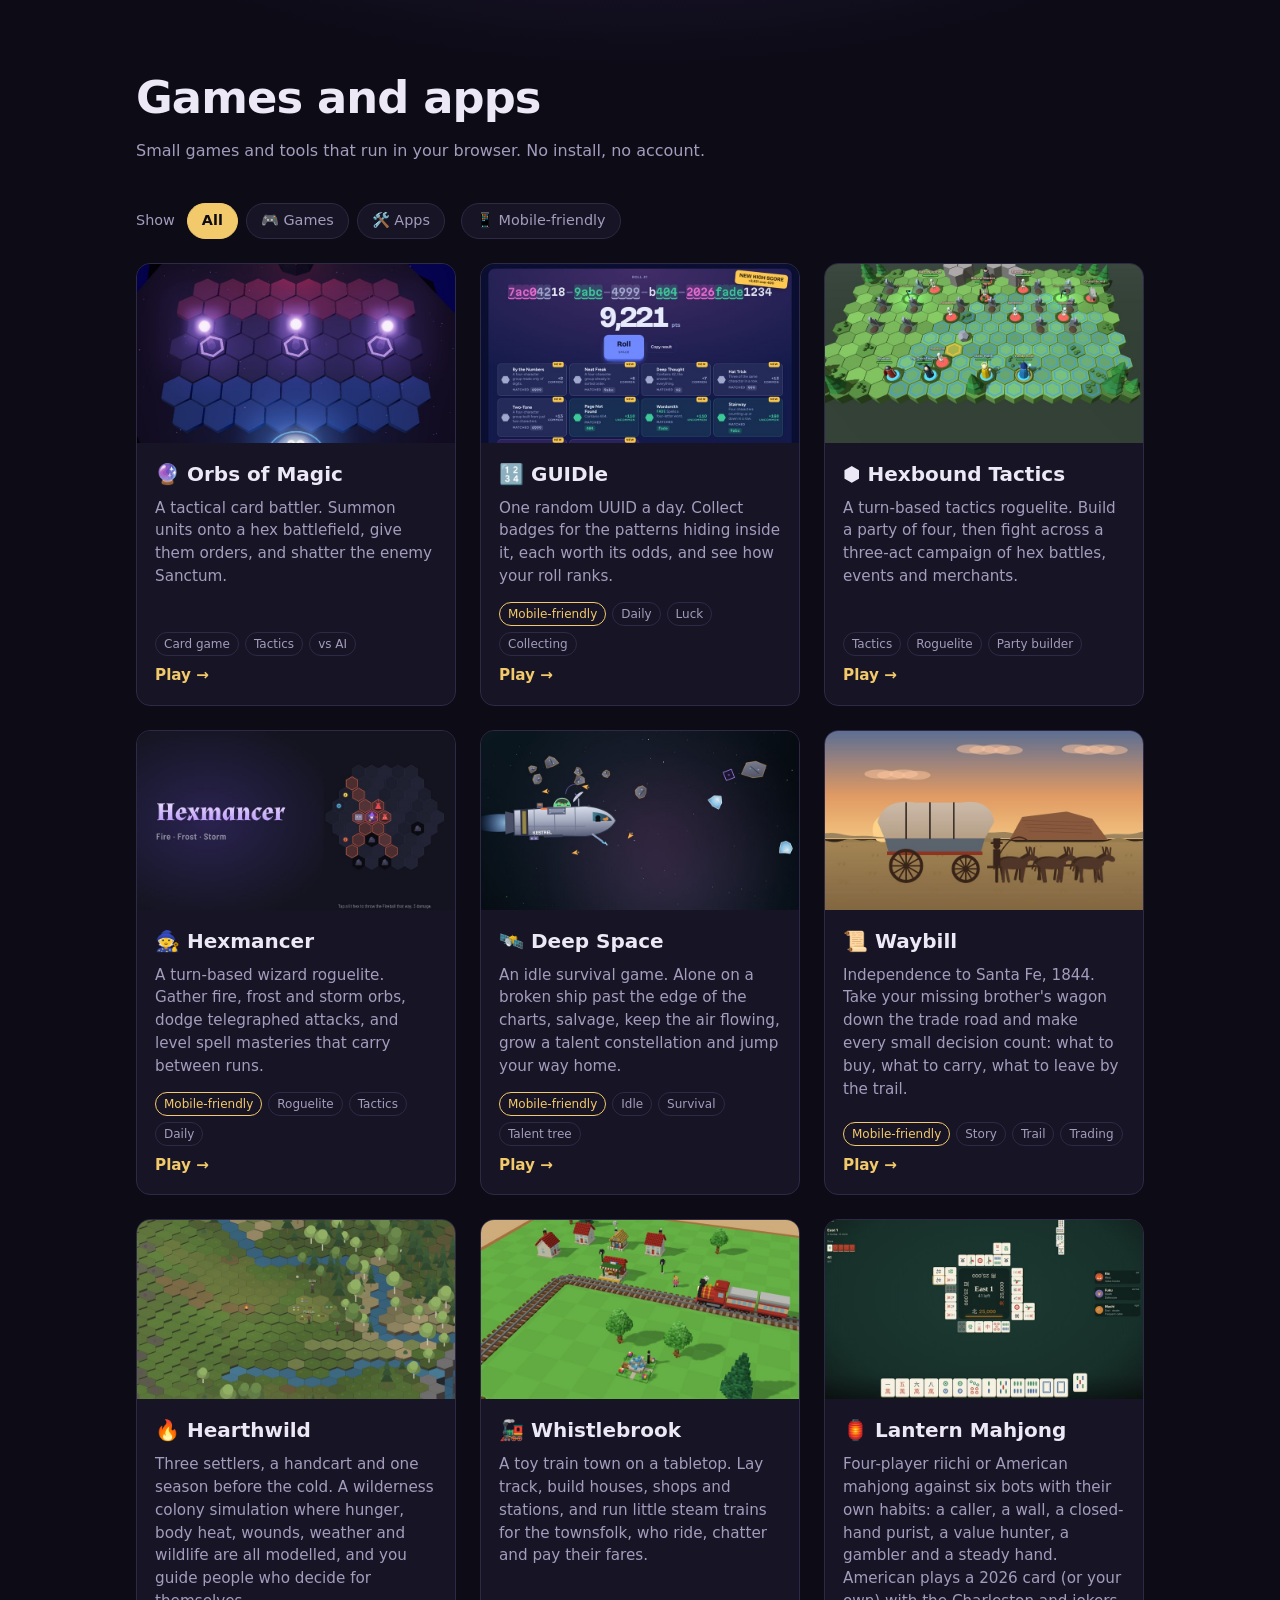
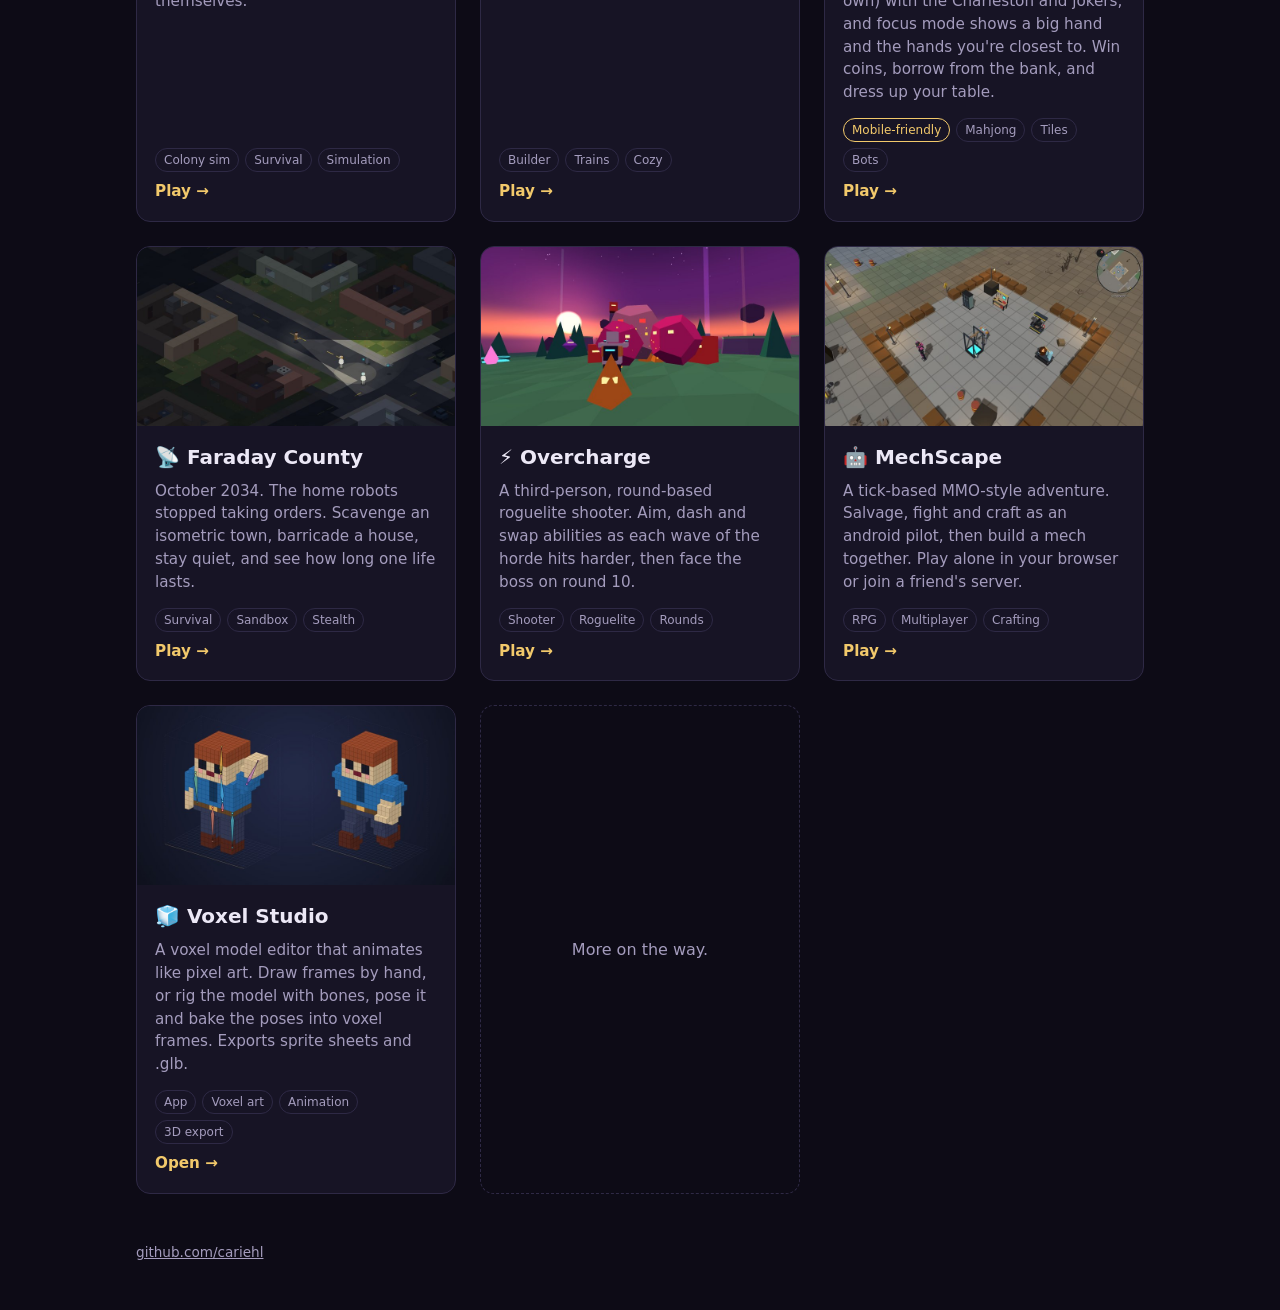
==== commit e7c73601: "Lantern Mahjong: focus mode, your own American cards, and the new name (browser-games#22) Co-Authore" ====
--- a/index.html
+++ b/index.html
@@ -204,8 +204,8 @@
       <a class="game" href="lantern-riichi/" data-mobile>
         <img src="img/lantern-riichi.jpg" alt="A mahjong table seen from above, with four discard ponds around a score display and a hand of tiles at the bottom" width="800" height="450">
         <div class="body">
-          <h2>🏮 Lantern Riichi</h2>
-          <p>Four-player riichi or American mahjong against six bots with their own habits: a caller, a wall, a closed-hand purist, a value hunter, a gambler and a steady hand. American plays a 2026 card with the Charleston and jokers. Win coins, borrow from the bank, and dress up your table.</p>
+          <h2>🏮 Lantern Mahjong</h2>
+          <p>Four-player riichi or American mahjong against six bots with their own habits: a caller, a wall, a closed-hand purist, a value hunter, a gambler and a steady hand. American plays a 2026 card (or your own) with the Charleston and jokers, and focus mode shows a big hand and the hands you're closest to. Win coins, borrow from the bank, and dress up your table.</p>
           <div class="tags"><span class="mobile">Mobile-friendly</span><span>Mahjong</span><span>Tiles</span><span>Bots</span></div>
           <span class="play">Play →</span>
         </div>
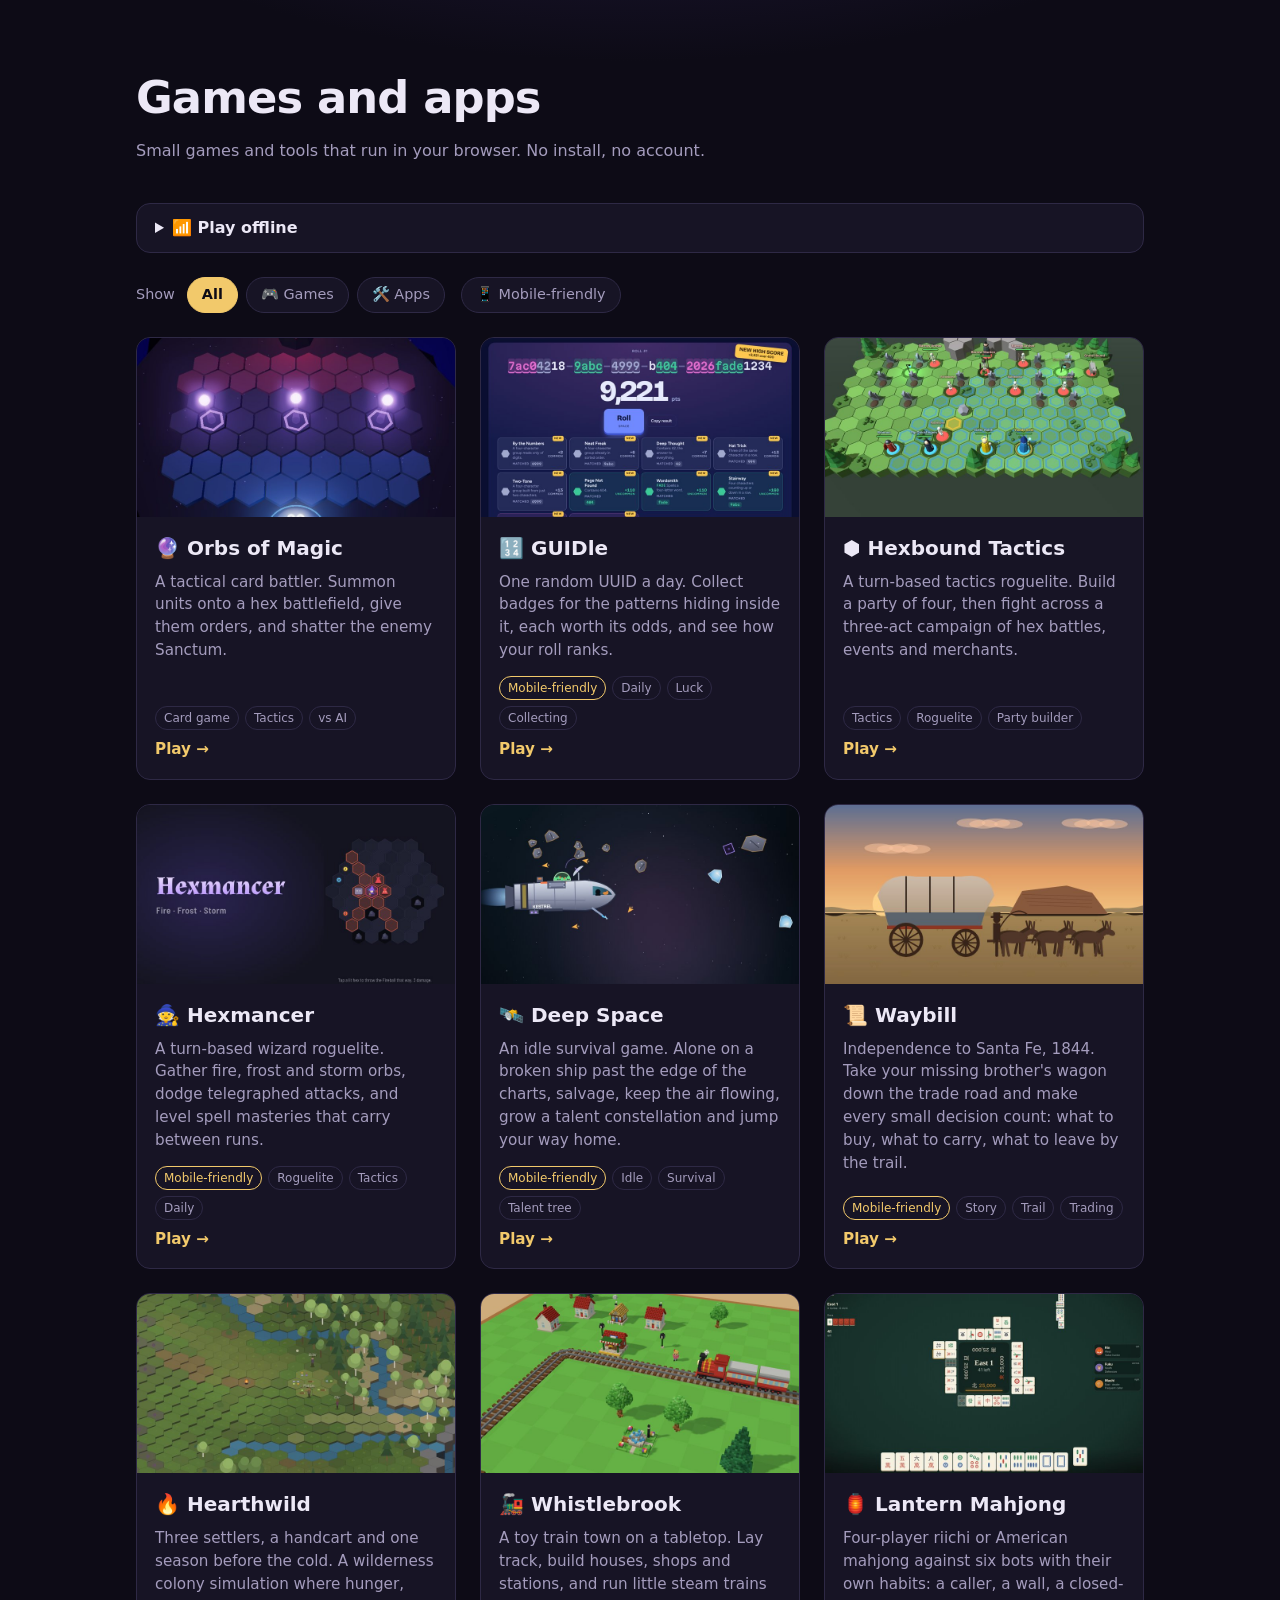
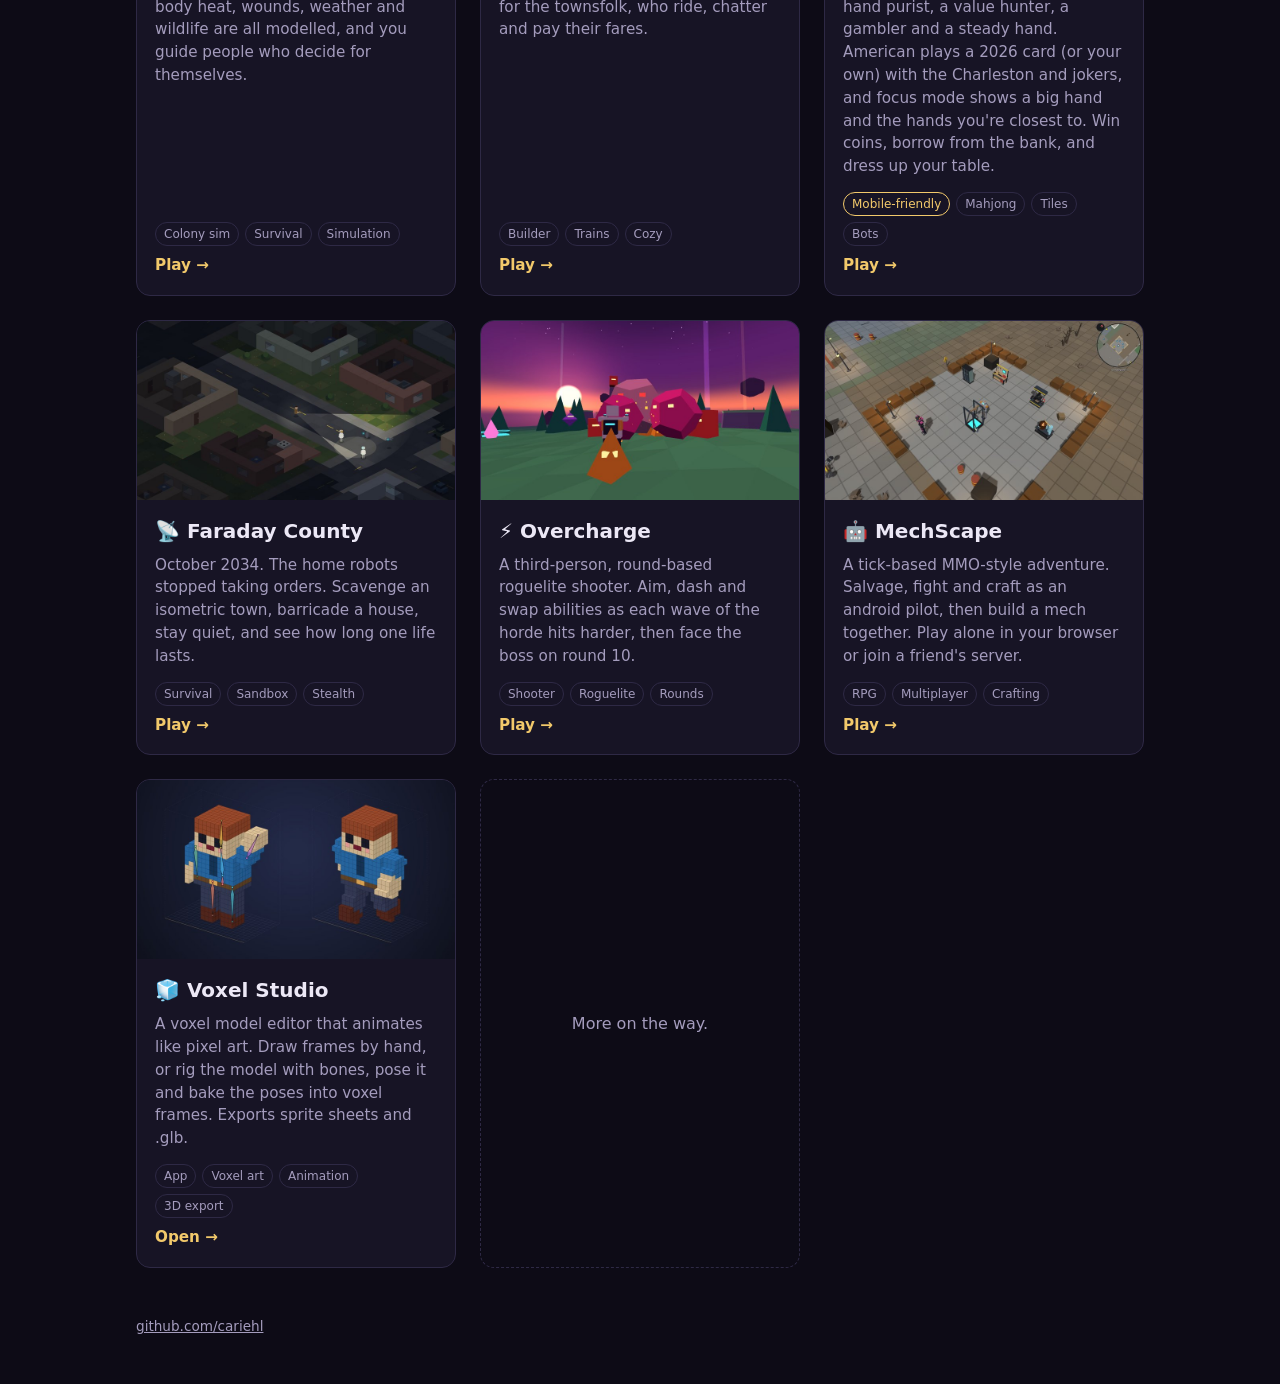
==== commit 1ae6f31d: "Make the games site an installable PWA that plays offline Adds a web app manifest and icons, a netwo" ====
--- a/index.html
+++ b/index.html
@@ -5,7 +5,10 @@
   <meta name="viewport" content="width=device-width, initial-scale=1">
   <title>cariehl · Games and apps</title>
   <meta name="description" content="Browser games and apps by cariehl.">
-  <link rel="icon" href="data:image/svg+xml,<svg xmlns='http://www.w3.org/2000/svg' viewBox='0 0 100 100'><text y='.9em' font-size='90'>🎲</text></svg>">
+  <link rel="icon" href="icons/icon.svg" type="image/svg+xml">
+  <link rel="apple-touch-icon" href="icons/apple-touch-icon.png">
+  <link rel="manifest" href="manifest.webmanifest">
+  <meta name="theme-color" content="#0d0b16">
   <style>
     :root {
       --bg: #0d0b16;
@@ -120,8 +123,10 @@
     <section class="games">
       <!-- To add a game: put its build in a folder (like orbs/) and copy this <a> block.
            Add data-mobile and a <span class="mobile">Mobile-friendly</span> tag if it plays well on a phone.
-           For an app or tool rather than a game, add data-kind="app" and an <span>App</span> tag, and say "Open →". -->
-      <a class="game" href="orbs/">
+           For an app or tool rather than a game, add data-kind="app" and an <span>App</span> tag, and say "Open →".
+           If part of it needs the internet (online matches, a server), add data-online="what needs a connection";
+           the offline panel shows it. Then regenerate offline.json with offline-manifest.mjs so the game can be saved for offline. -->
+      <a class="game" href="orbs/" data-online="Online matches need a connection">
         <img src="img/orbs.jpg" alt="The Orbs of Magic hex battlefield" width="800" height="450">
         <div class="body">
           <h2>🔮 Orbs of Magic</h2>
@@ -231,7 +236,7 @@
         </div>
       </a>
 
-      <a class="game" href="mechscape/">
+      <a class="game" href="mechscape/" data-online="Friends' servers need a connection">
         <img src="img/mechscape.jpg" alt="An android pilot in a walled scrapyard camp with a manufactory, workbench and storage lockers" width="800" height="450">
         <div class="body">
           <h2>🤖 MechScape</h2>
@@ -294,5 +299,6 @@
       apply();
     })();
   </script>
+  <script src="offline.js"></script>
 </body>
 </html>
